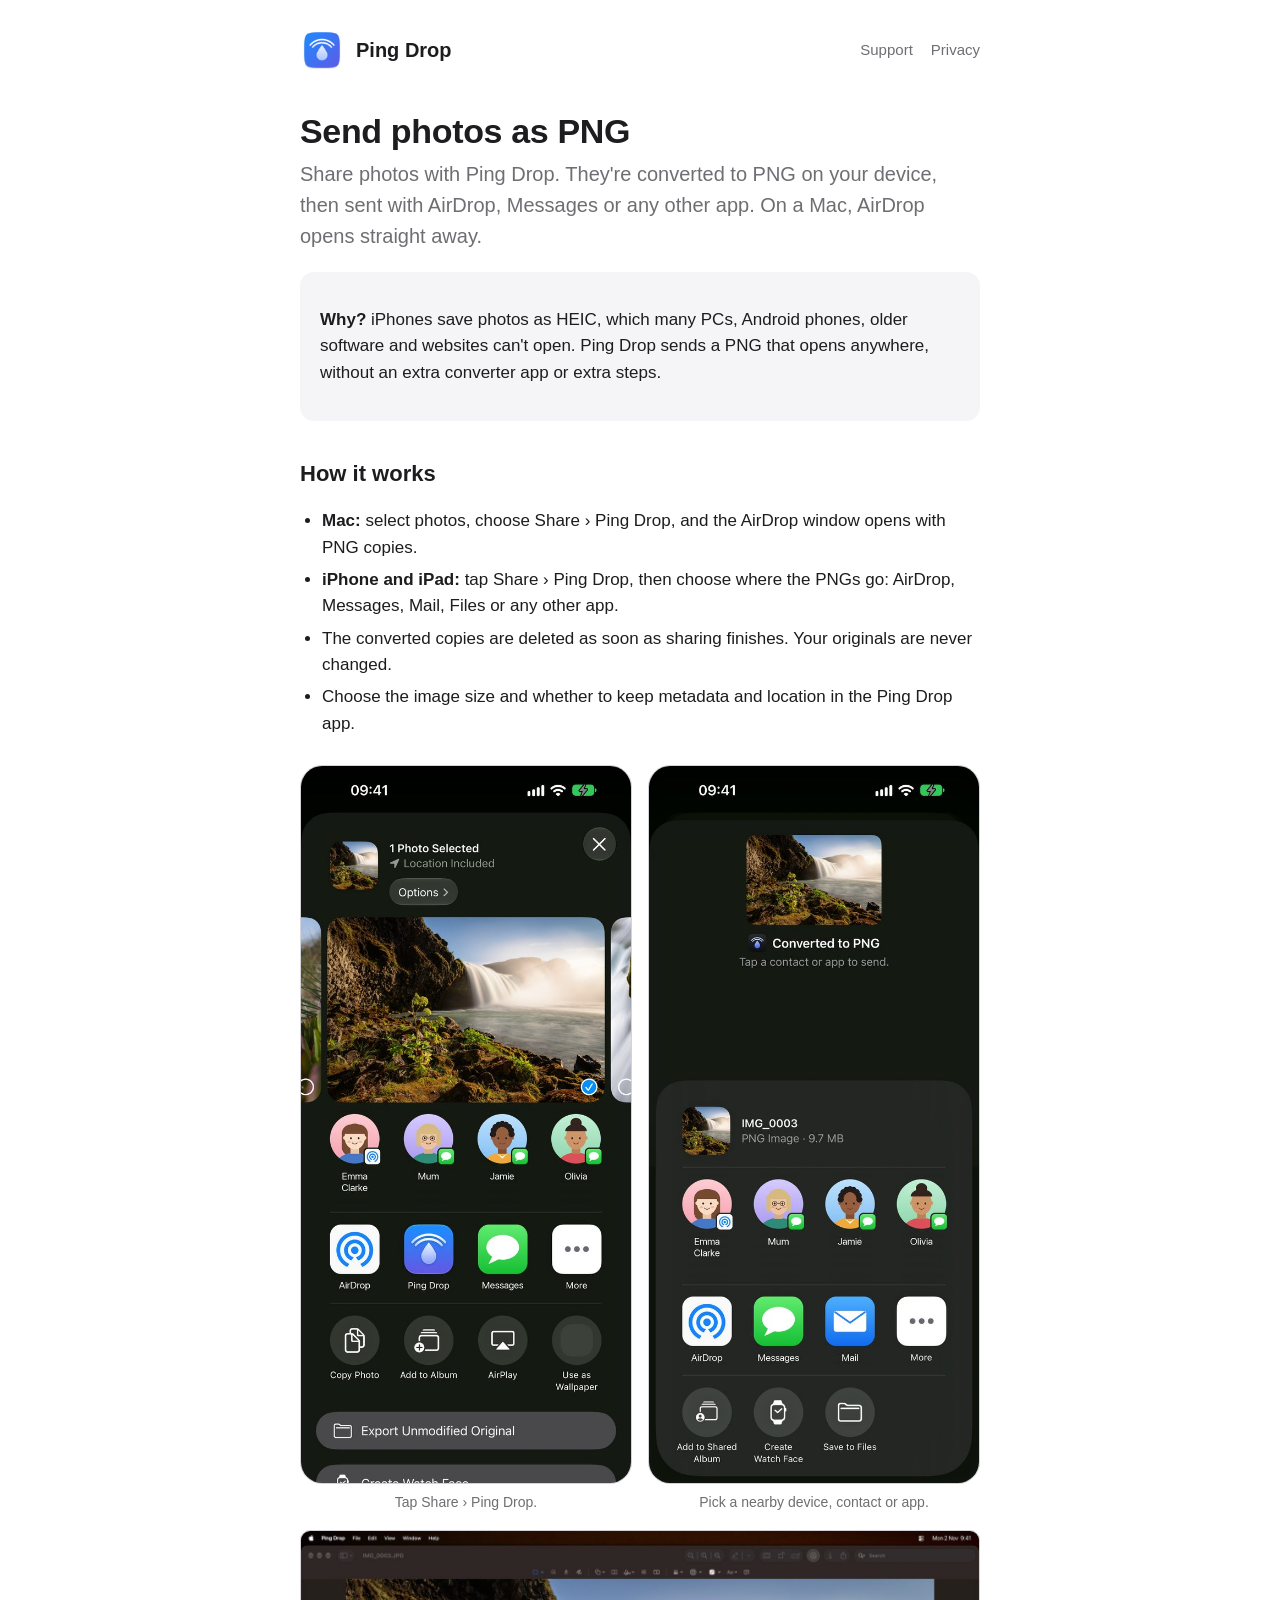
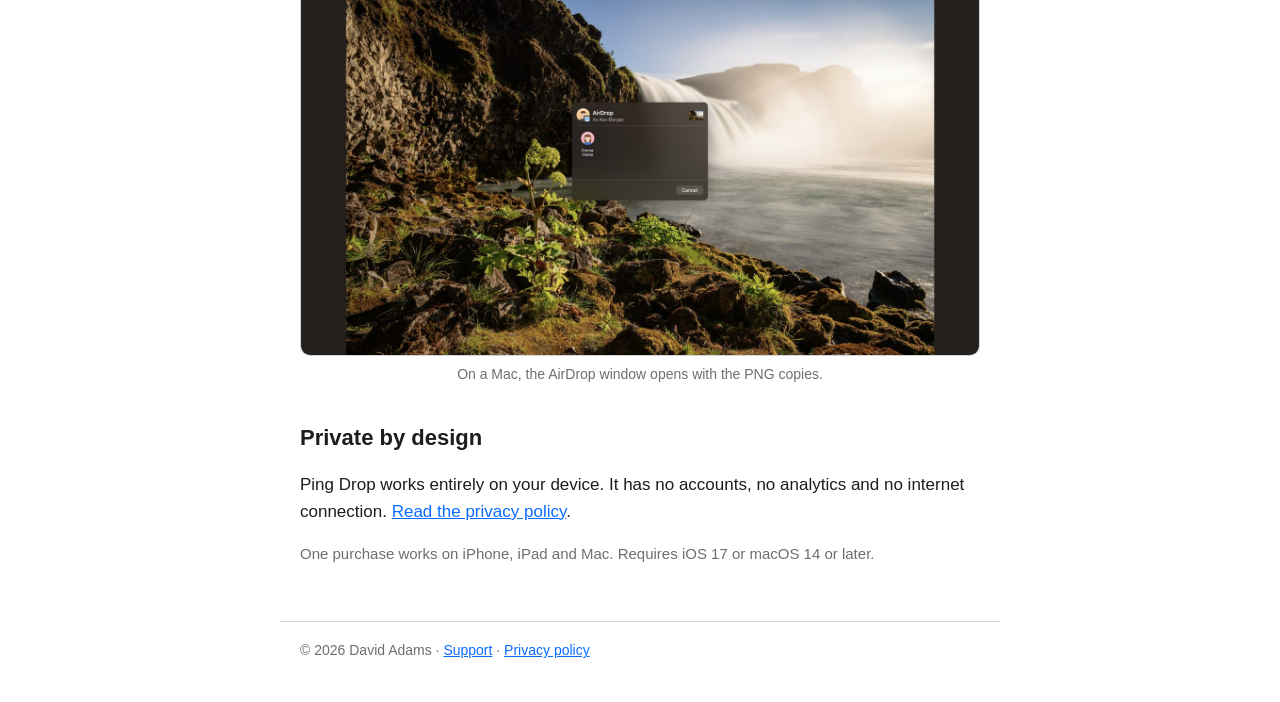
==== index.html @ 1df2fc30 "PD-45: Add screenshots and new support answers - Home page: iPhone share sheet, Ping Drop sheet and " ====
<!doctype html>
<html lang="en-GB">
<head>
  <meta charset="utf-8">
  <meta name="viewport" content="width=device-width, initial-scale=1">
  <title>Ping Drop – Send photos as PNG</title>
  <meta name="description" content="Ping Drop converts photos to PNG and sends them with AirDrop, Messages, Mail or any other app, on iPhone, iPad and Mac.">
  <link rel="icon" href="/icon.png">
  <link rel="stylesheet" href="/style.css">
</head>
<body>
  <header>
    <a href="/"><img src="/icon.png" alt=""><strong>Ping Drop</strong></a>
    <nav>
      <a href="/support/">Support</a>
      <a href="/privacy/">Privacy</a>
    </nav>
  </header>

  <main>
    <h1>Send photos as PNG</h1>
    <p class="lead">Share photos with Ping Drop. They're converted to PNG on your device, then sent with AirDrop, Messages or any other app. On a Mac, AirDrop opens straight away.</p>

    <div class="card">
      <p><strong>Why?</strong> iPhones save photos as HEIC, which many PCs, Android phones, older software and websites can't open. Ping Drop sends a PNG that opens anywhere, without an extra converter app or extra steps.</p>
    </div>

    <h2>How it works</h2>
    <ul>
      <li><strong>Mac:</strong> select photos, choose Share › Ping Drop, and the AirDrop window opens with PNG copies.</li>
      <li><strong>iPhone and iPad:</strong> tap Share › Ping Drop, then choose where the PNGs go: AirDrop, Messages, Mail, Files or any other app.</li>
      <li>The converted copies are deleted as soon as sharing finishes. Your originals are never changed.</li>
      <li>Choose the image size and whether to keep metadata and location in the Ping Drop app.</li>
    </ul>

    <div class="shots">
      <figure>
        <img src="/screenshots/iphone-share-sheet.jpg" width="600" height="1304" loading="lazy" alt="The Photos share sheet on iPhone, with Ping Drop next to AirDrop.">
        <figcaption>Tap Share › Ping Drop.</figcaption>
      </figure>
      <figure>
        <img src="/screenshots/iphone-pingdrop-sheet.jpg" width="600" height="1304" loading="lazy" alt="Ping Drop's sheet on iPhone: the photo converted to PNG, with contacts, AirDrop, Messages and Mail.">
        <figcaption>Pick a nearby device, contact or app.</figcaption>
      </figure>
    </div>
    <figure class="shot-wide">
      <img src="/screenshots/mac-airdrop.jpg" width="1440" height="900" loading="lazy" alt="On a Mac, the AirDrop window opens with the converted PNG.">
      <figcaption>On a Mac, the AirDrop window opens with the PNG copies.</figcaption>
    </figure>

    <h2>Private by design</h2>
    <p>Ping Drop works entirely on your device. It has no accounts, no analytics and no internet connection. <a href="/privacy/">Read the privacy policy</a>.</p>

    <p class="muted">One purchase works on iPhone, iPad and Mac. Requires iOS 17 or macOS 14 or later.</p>
  </main>

  <footer>
    © 2026 David Adams · <a href="/support/">Support</a> · <a href="/privacy/">Privacy policy</a>
  </footer>
</body>
</html>
---- style.css ----
:root {
  --bg: #ffffff;
  --text: #1d1d1f;
  --muted: #6e6e73;
  --accent: #0a6cff;
  --card: #f5f5f7;
  --rule: #d2d2d7;
}

@media (prefers-color-scheme: dark) {
  :root {
    --bg: #000000;
    --text: #f5f5f7;
    --muted: #a1a1a6;
    --accent: #3b91ff;
    --card: #1c1c1e;
    --rule: #3a3a3c;
  }
}

* { box-sizing: border-box; }

body {
  margin: 0;
  background: var(--bg);
  color: var(--text);
  font: 17px/1.55 -apple-system, BlinkMacSystemFont, "SF Pro Text", "Helvetica Neue", Arial, sans-serif;
  -webkit-text-size-adjust: 100%;
}

main, header, footer {
  max-width: 720px;
  margin: 0 auto;
  padding: 0 20px;
}

header {
  display: flex;
  align-items: center;
  gap: 12px;
  padding-top: 28px;
  padding-bottom: 8px;
}

header a { color: inherit; text-decoration: none; display: flex; align-items: center; gap: 12px; }
header img { width: 44px; height: 44px; }
header strong { font-size: 20px; }

nav { margin-left: auto; display: flex; gap: 18px; font-size: 15px; }
nav a { color: var(--muted); text-decoration: none; }
nav a[aria-current="page"], nav a:hover { color: var(--text); }

h1 { font-size: 34px; line-height: 1.15; margin: 32px 0 8px; letter-spacing: -0.01em; }
h2 { font-size: 22px; margin: 36px 0 8px; }
h3 { font-size: 18px; margin: 24px 0 4px; }
p, li { color: var(--text); }
.lead { font-size: 20px; color: var(--muted); margin-top: 0; }
.muted { color: var(--muted); font-size: 15px; }
a { color: var(--accent); }

.card {
  background: var(--card);
  border-radius: 14px;
  padding: 18px 20px;
  margin: 20px 0;
}

ol, ul { padding-left: 22px; }
li { margin: 6px 0; }

footer {
  border-top: 1px solid var(--rule);
  margin-top: 56px;
  padding-top: 18px;
  padding-bottom: 40px;
  color: var(--muted);
  font-size: 14px;
}

.shots {
  display: grid;
  grid-template-columns: 1fr 1fr;
  gap: 16px;
  margin: 28px 0 8px;
}

figure { margin: 0; }
figure img { display: block; width: 100%; height: auto; }
.shots img { border-radius: 22px; border: 1px solid var(--rule); }
.shot-wide { margin: 16px 0 8px; }
.shot-wide img { border-radius: 10px; border: 1px solid var(--rule); }
figcaption { color: var(--muted); font-size: 14px; text-align: center; margin-top: 8px; }

@media (max-width: 480px) {
  h1 { font-size: 28px; }
  nav { gap: 12px; }
}
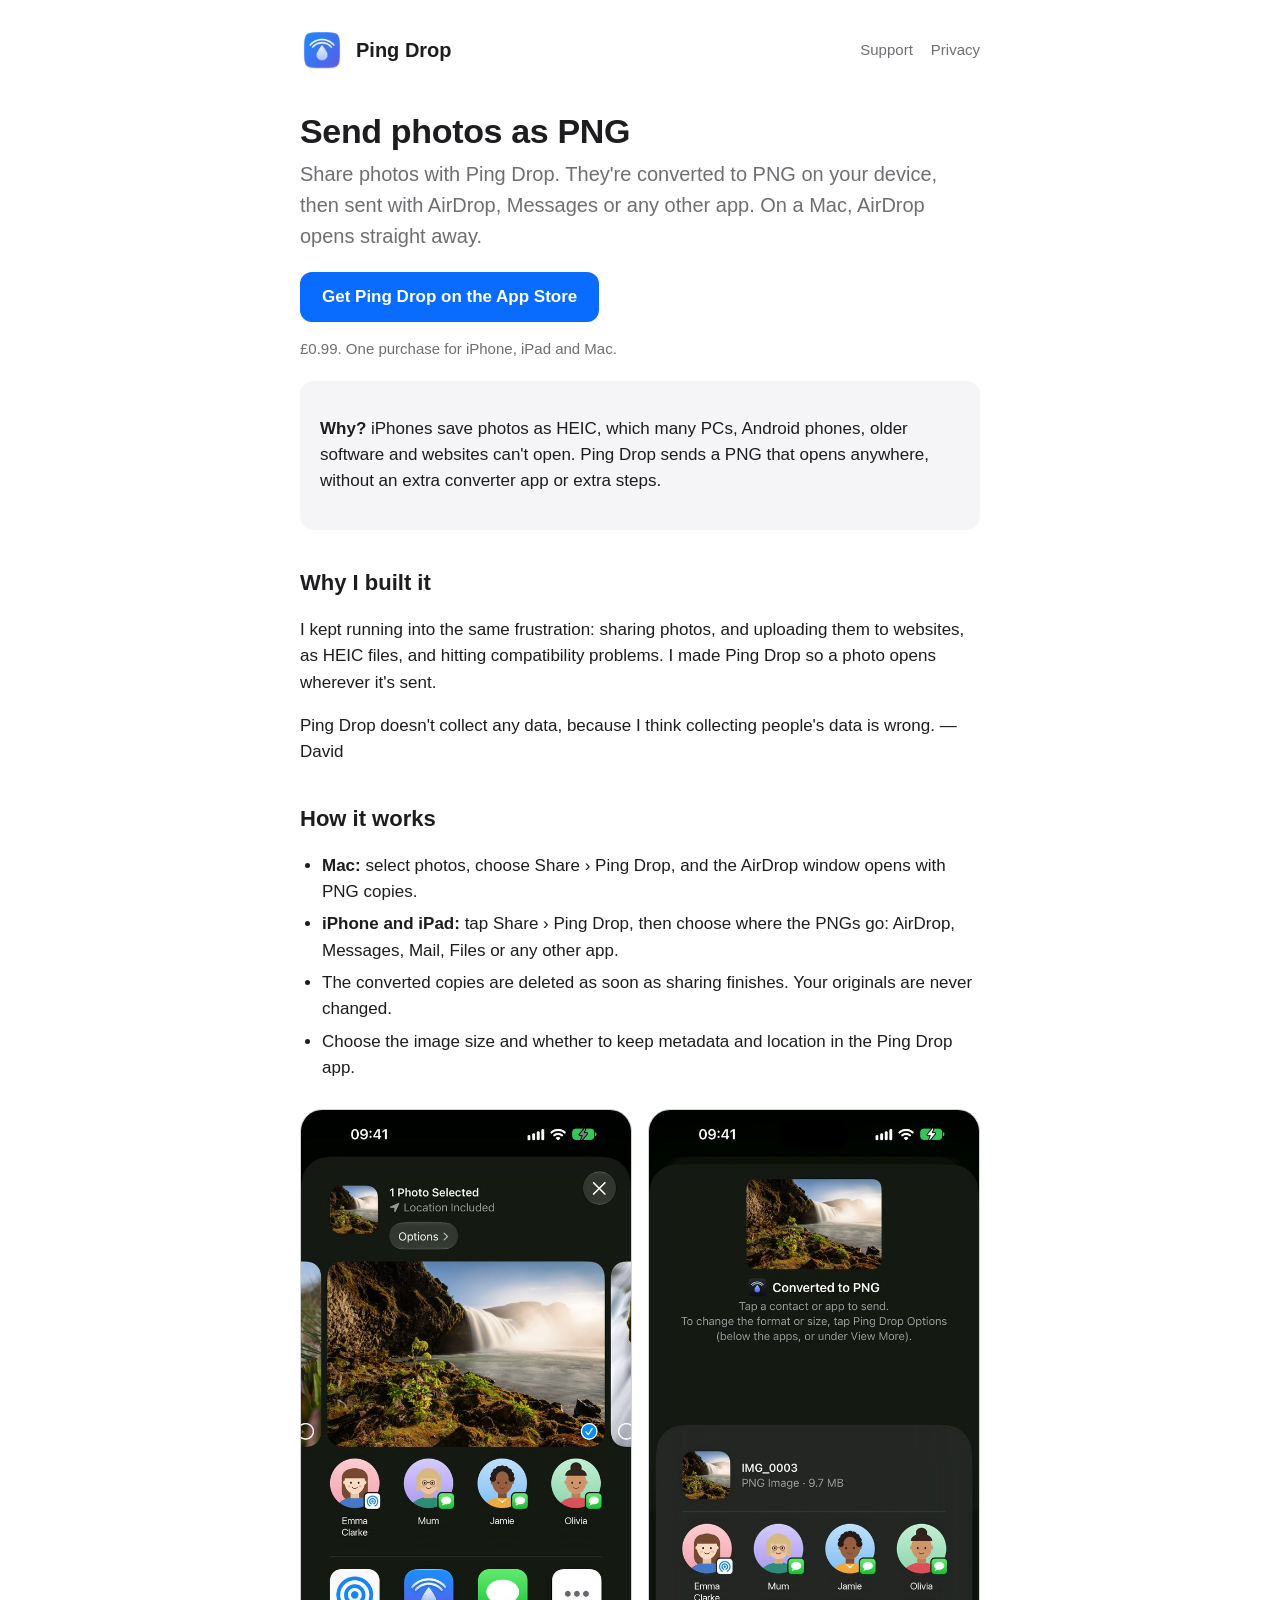
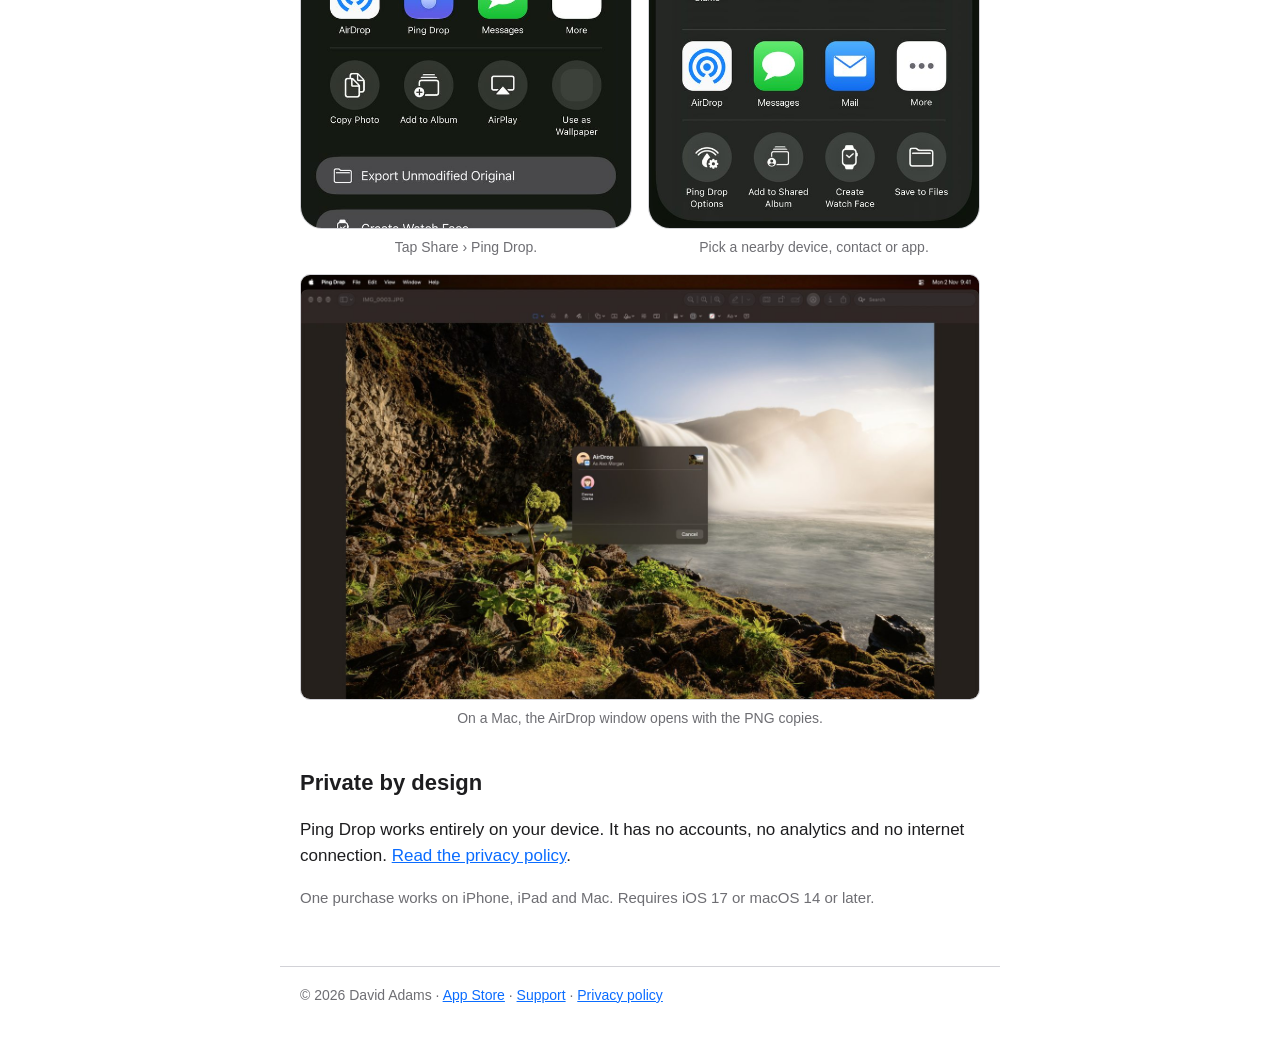
==== commit e41d7648: "PD-48: Add App Store link and "Why I built it" to the home page Co-Authored-By: Claude Sonnet 5.5 <n" ====
--- a/index.html
+++ b/index.html
@@ -21,9 +21,16 @@
     <h1>Send photos as PNG</h1>
     <p class="lead">Share photos with Ping Drop. They're converted to PNG on your device, then sent with AirDrop, Messages or any other app. On a Mac, AirDrop opens straight away.</p>
 
+    <p class="cta"><a class="button" href="https://apps.apple.com/gb/app/ping-drop/id6828077671">Get Ping Drop on the App Store</a></p>
+    <p class="muted">£0.99. One purchase for iPhone, iPad and Mac.</p>
+
     <div class="card">
       <p><strong>Why?</strong> iPhones save photos as HEIC, which many PCs, Android phones, older software and websites can't open. Ping Drop sends a PNG that opens anywhere, without an extra converter app or extra steps.</p>
     </div>
+
+    <h2>Why I built it</h2>
+    <p>I kept running into the same frustration: sharing photos, and uploading them to websites, as HEIC files, and hitting compatibility problems. I made Ping Drop so a photo opens wherever it's sent.</p>
+    <p>Ping Drop doesn't collect any data, because I think collecting people's data is wrong. &mdash; David</p>
 
     <h2>How it works</h2>
     <ul>
@@ -55,7 +62,7 @@
   </main>
 
   <footer>
-    © 2026 David Adams · <a href="/support/">Support</a> · <a href="/privacy/">Privacy policy</a>
+    © 2026 David Adams · <a href="https://apps.apple.com/gb/app/ping-drop/id6828077671">App Store</a> · <a href="/support/">Support</a> · <a href="/privacy/">Privacy policy</a>
   </footer>
 </body>
 </html>
--- a/style.css
+++ b/style.css
@@ -95,3 +95,15 @@
   h1 { font-size: 28px; }
   nav { gap: 12px; }
 }
+
+.cta { margin: 20px 0 4px; }
+.button {
+  display: inline-block;
+  padding: 12px 22px;
+  border-radius: 12px;
+  background: var(--accent);
+  color: #fff;
+  font-weight: 600;
+  text-decoration: none;
+}
+.button:hover { filter: brightness(1.08); }
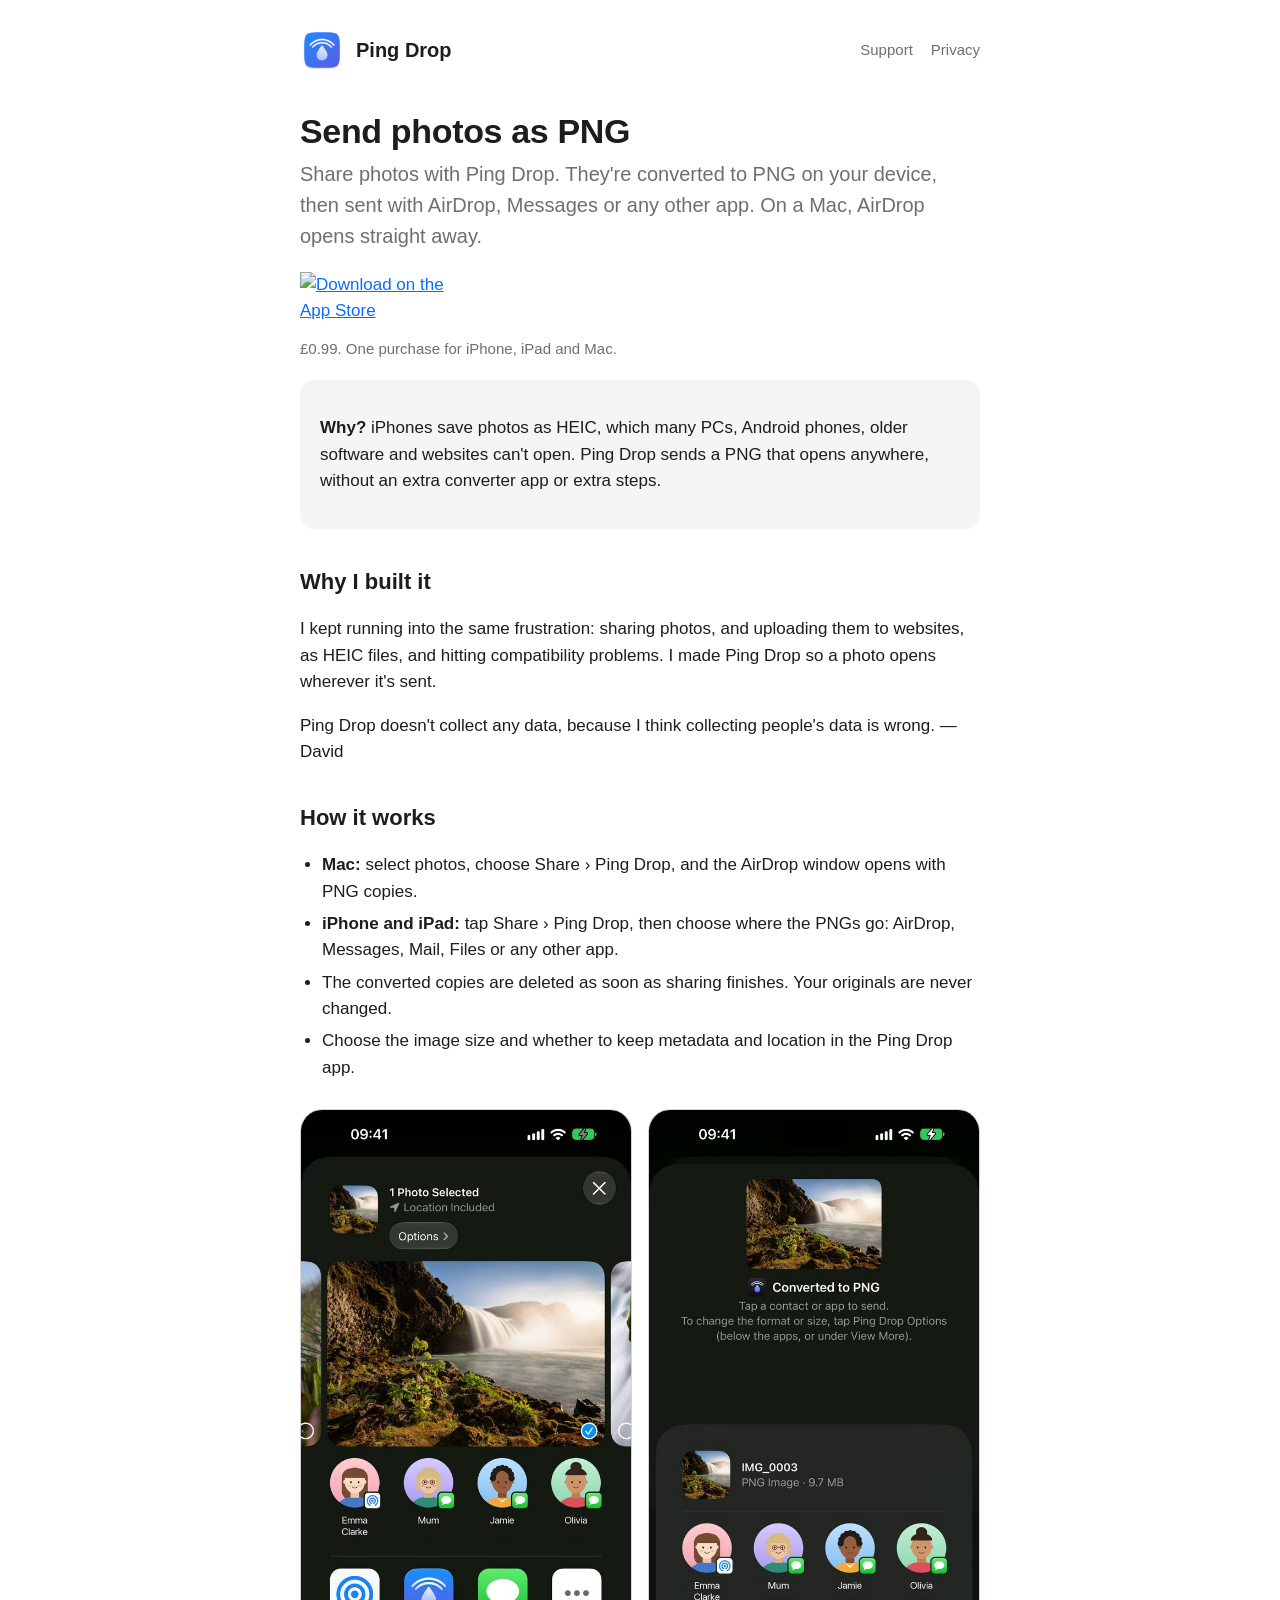
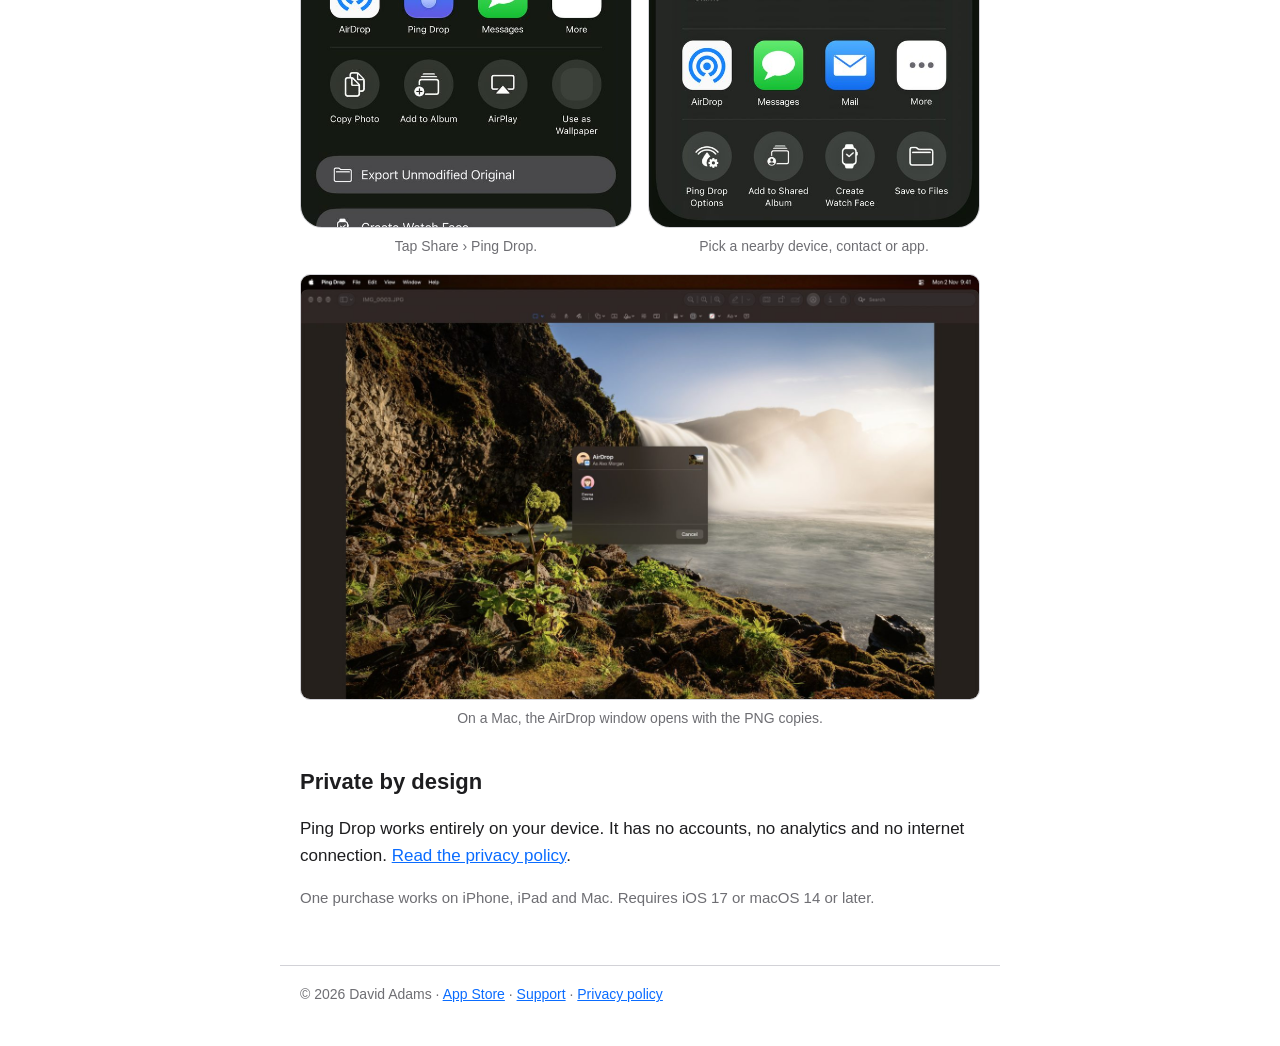
==== commit a1a7b680: "PD-48: Use Apple's official App Store badge on the home page Co-Authored-By: Claude Sonnet 5.5 <nore" ====
--- a/index.html
+++ b/index.html
@@ -21,7 +21,7 @@
     <h1>Send photos as PNG</h1>
     <p class="lead">Share photos with Ping Drop. They're converted to PNG on your device, then sent with AirDrop, Messages or any other app. On a Mac, AirDrop opens straight away.</p>
 
-    <p class="cta"><a class="button" href="https://apps.apple.com/gb/app/ping-drop/id6828077671">Get Ping Drop on the App Store</a></p>
+    <p class="cta"><a href="https://apps.apple.com/gb/app/ping-drop/id6828077671"><img class="badge" src="/app-store-badge.svg" width="150" height="50" alt="Download on the App Store"></a></p>
     <p class="muted">£0.99. One purchase for iPhone, iPad and Mac.</p>
 
     <div class="card">
--- a/style.css
+++ b/style.css
@@ -97,13 +97,4 @@
 }
 
 .cta { margin: 20px 0 4px; }
-.button {
-  display: inline-block;
-  padding: 12px 22px;
-  border-radius: 12px;
-  background: var(--accent);
-  color: #fff;
-  font-weight: 600;
-  text-decoration: none;
-}
-.button:hover { filter: brightness(1.08); }
+.badge { display: block; height: 50px; width: auto; }
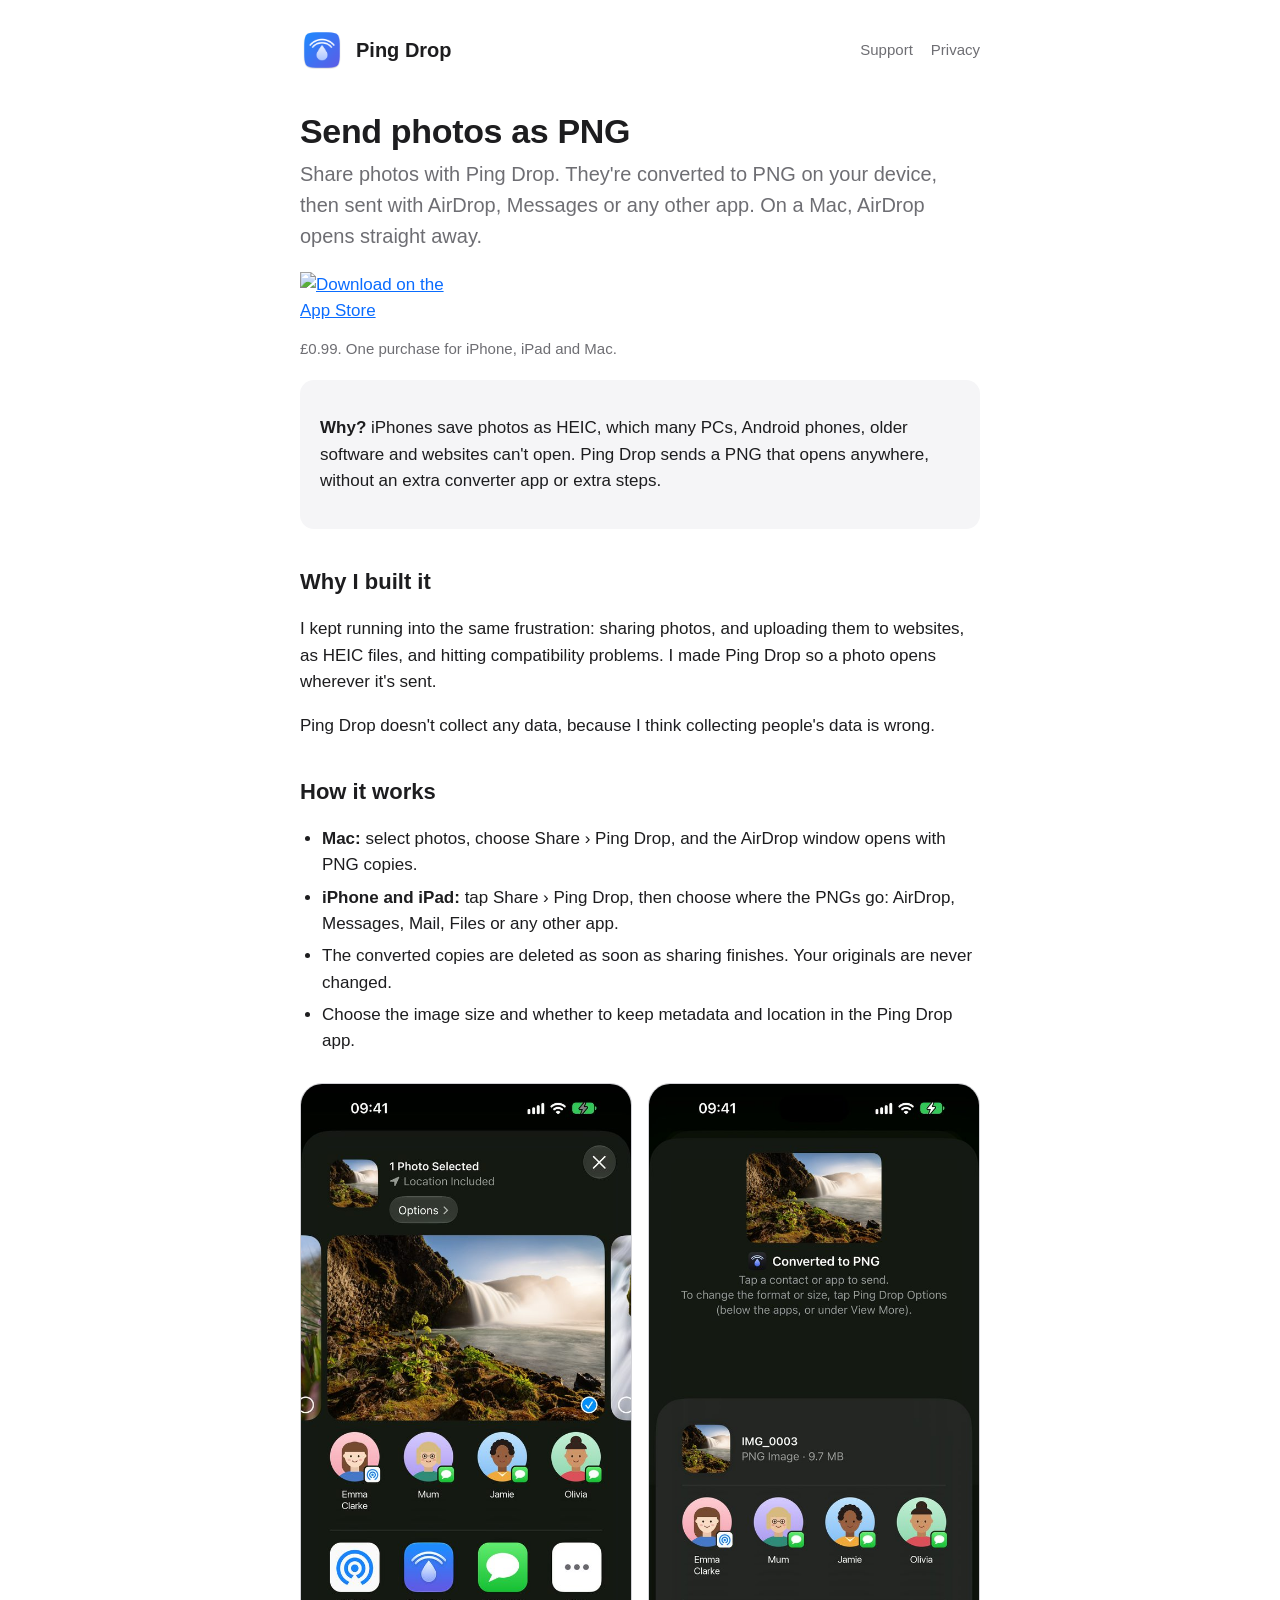
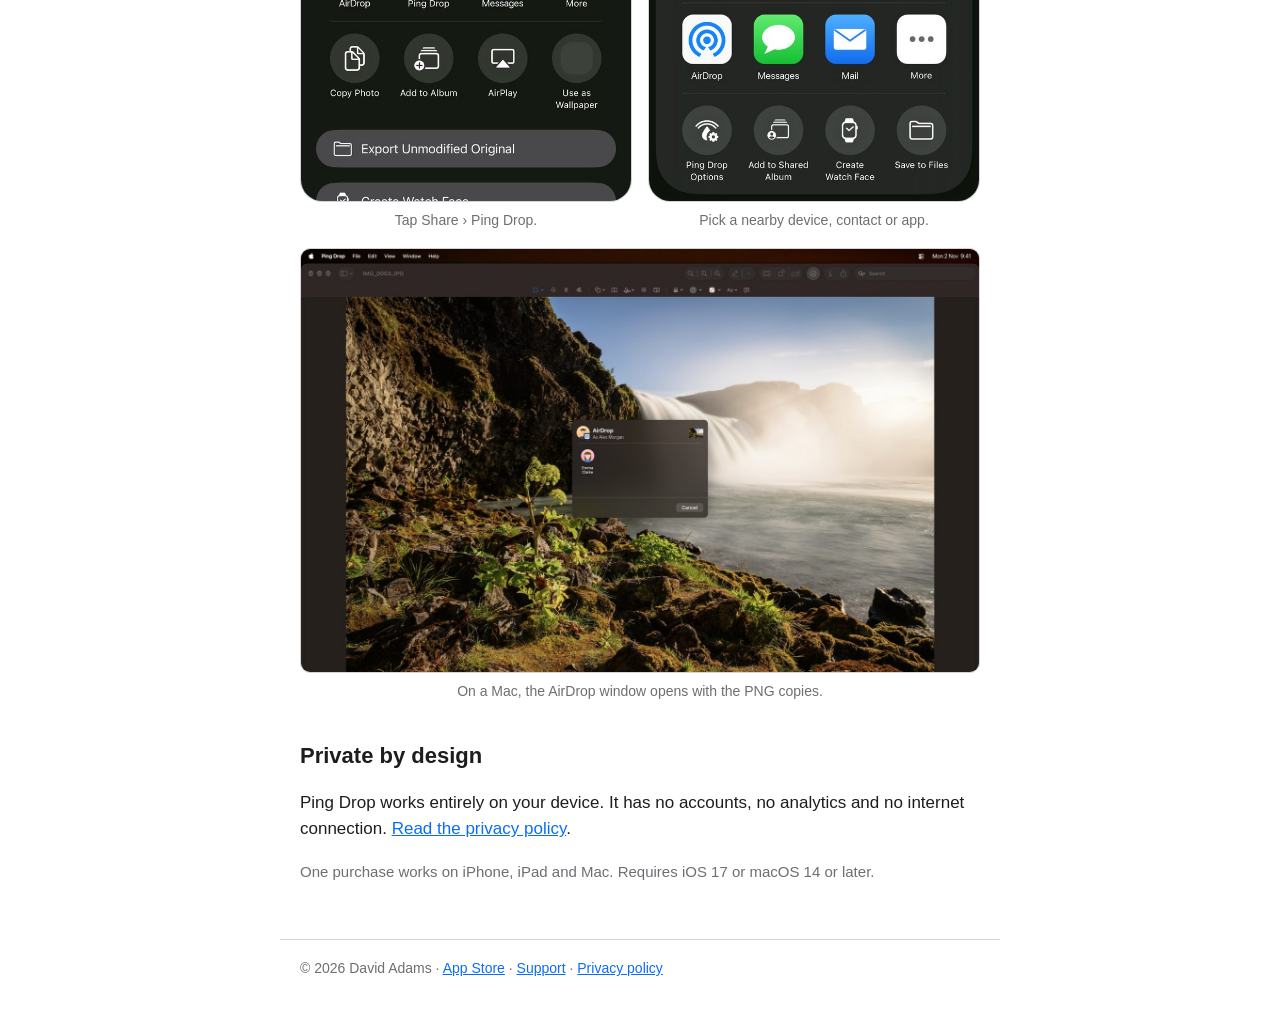
==== commit c35ce0cd: "PD-48: Remove the signature from the Why I built it section Co-Authored-By: Claude Sonnet 5.5 <norep" ====
--- a/index.html
+++ b/index.html
@@ -30,7 +30,7 @@
 
     <h2>Why I built it</h2>
     <p>I kept running into the same frustration: sharing photos, and uploading them to websites, as HEIC files, and hitting compatibility problems. I made Ping Drop so a photo opens wherever it's sent.</p>
-    <p>Ping Drop doesn't collect any data, because I think collecting people's data is wrong. &mdash; David</p>
+    <p>Ping Drop doesn't collect any data, because I think collecting people's data is wrong.</p>
 
     <h2>How it works</h2>
     <ul>
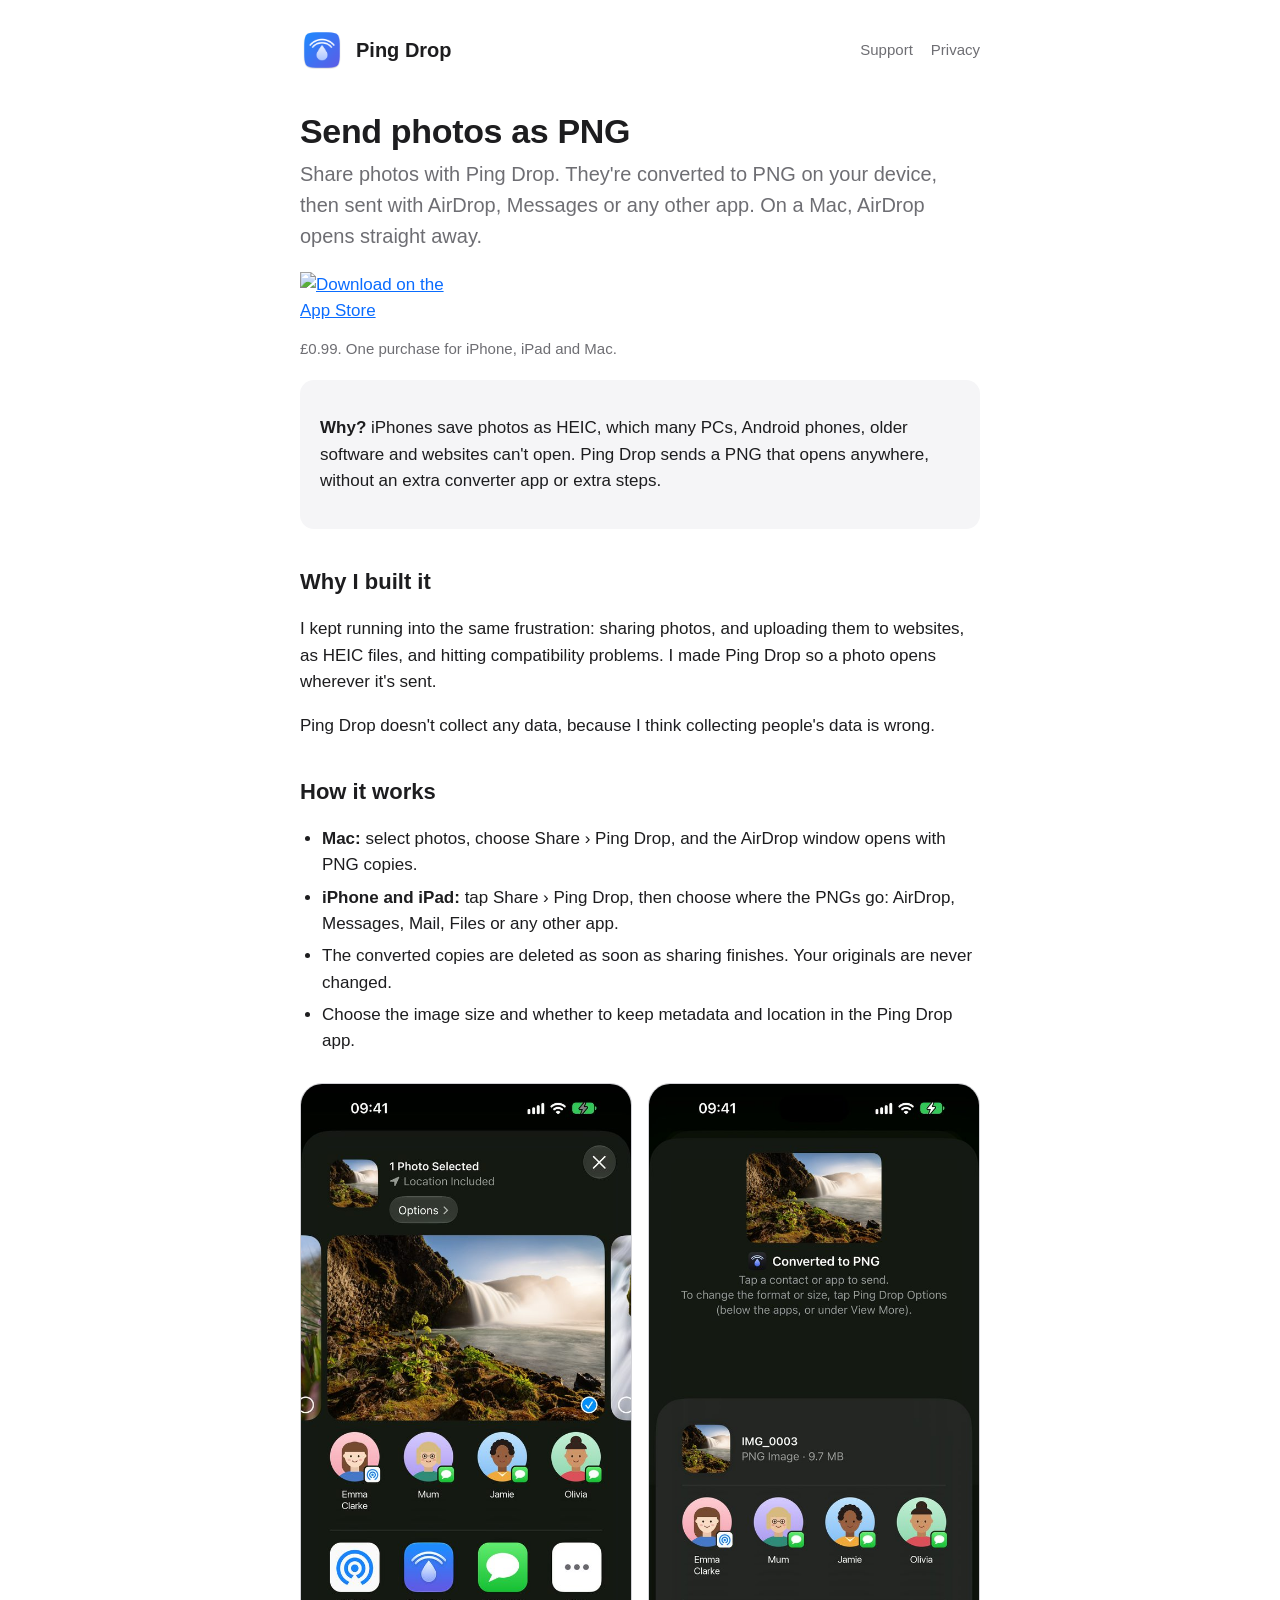
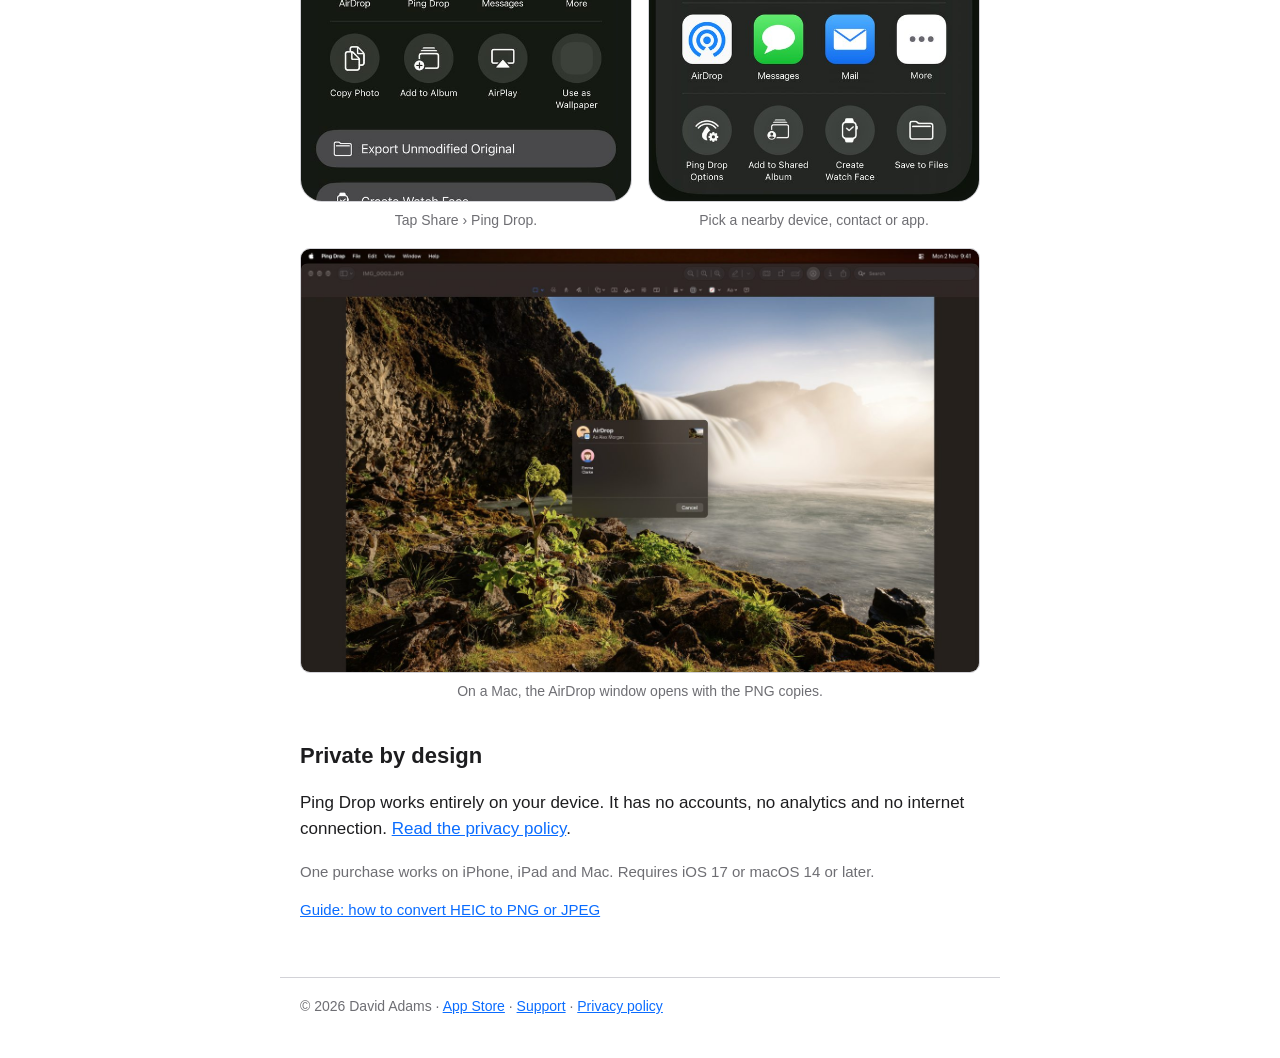
==== commit 422df61c: "PD-48: Add HEIC to PNG/JPEG guide page and link it from the home page Co-Authored-By: Claude Sonnet " ====
--- a/index.html
+++ b/index.html
@@ -59,6 +59,7 @@
     <p>Ping Drop works entirely on your device. It has no accounts, no analytics and no internet connection. <a href="/privacy/">Read the privacy policy</a>.</p>
 
     <p class="muted">One purchase works on iPhone, iPad and Mac. Requires iOS 17 or macOS 14 or later.</p>
+    <p class="muted"><a href="/heic-to-png/">Guide: how to convert HEIC to PNG or JPEG</a></p>
   </main>
 
   <footer>
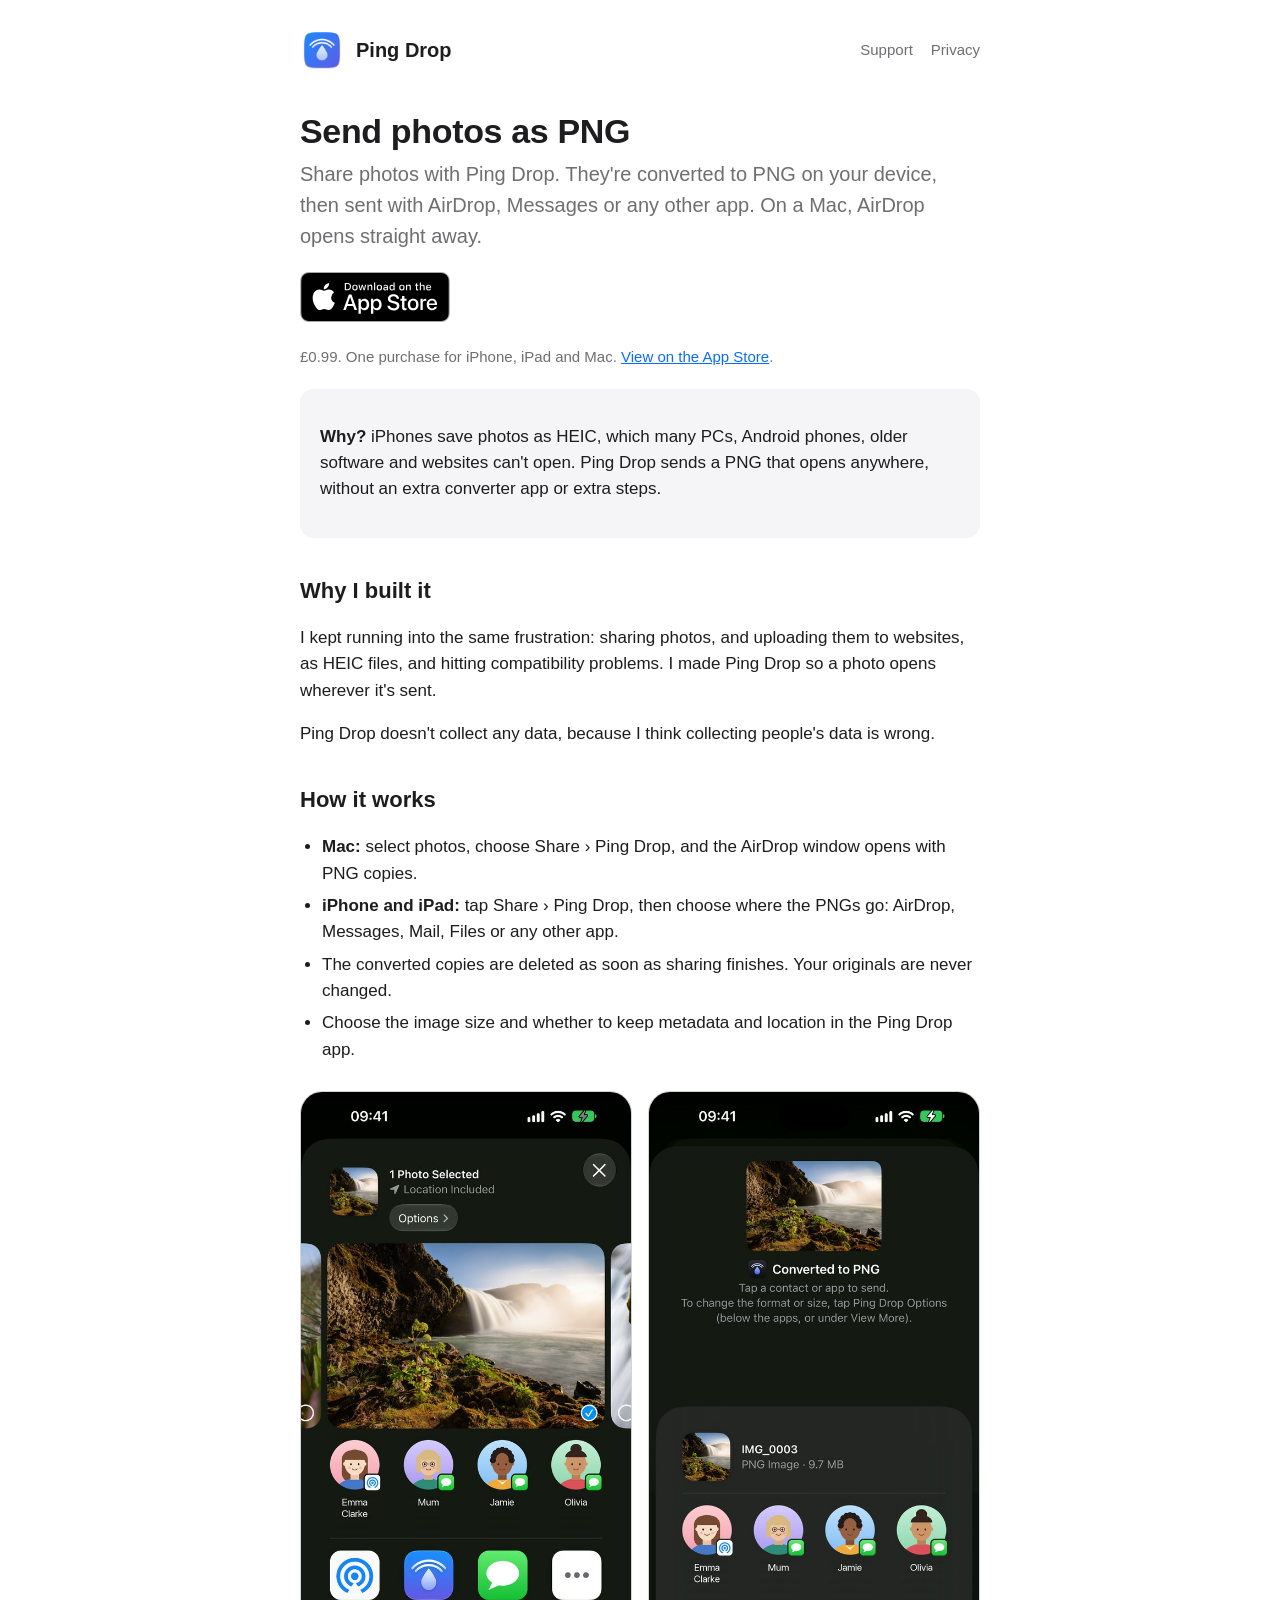
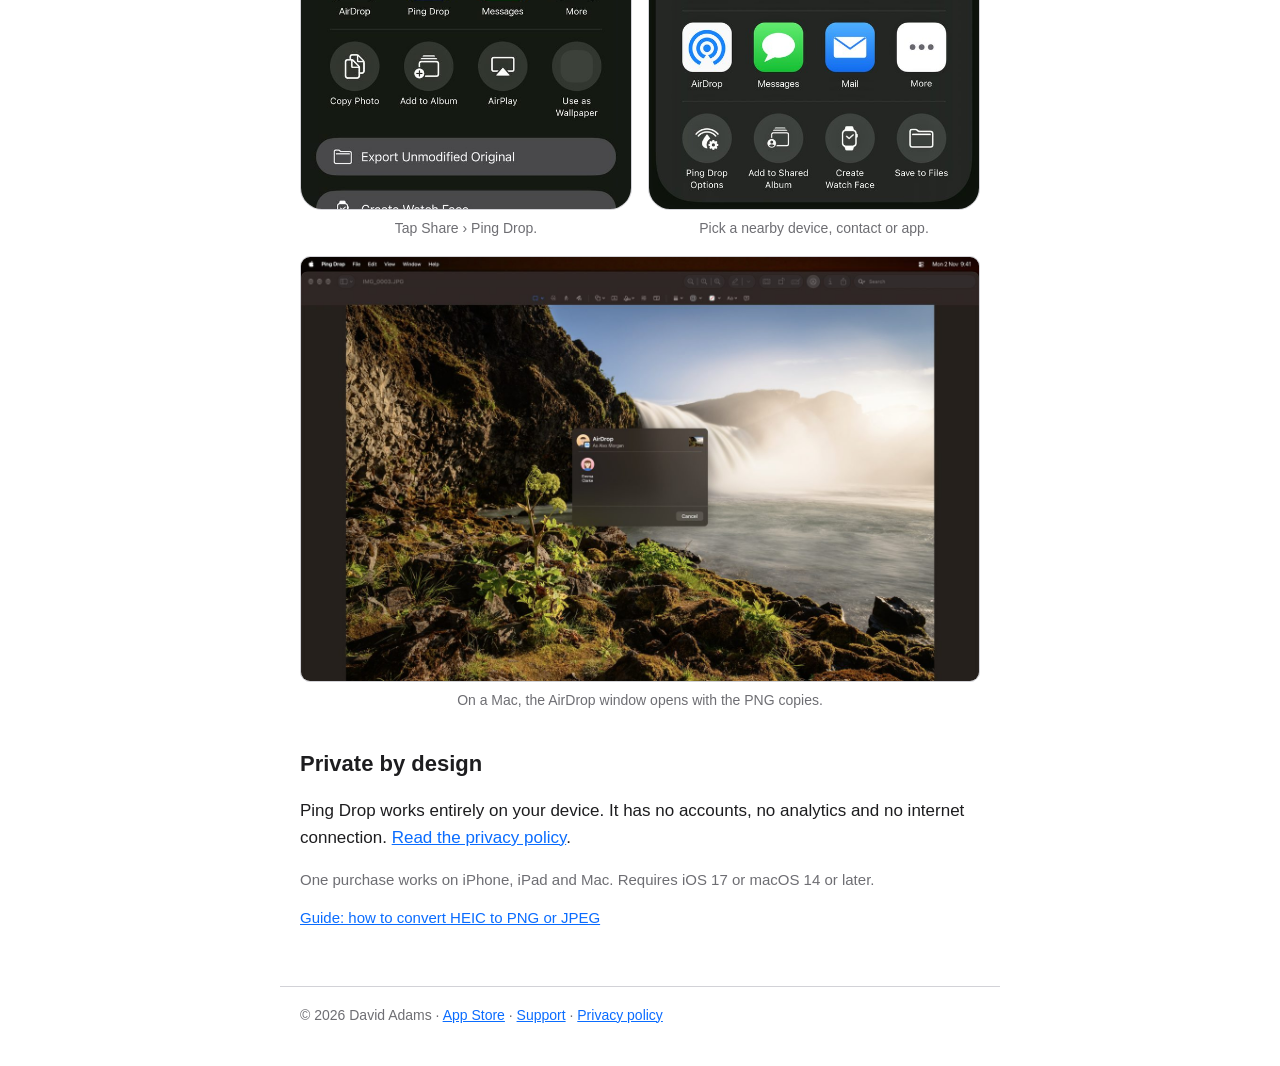
==== commit 82cc4ef3: "Inline the App Store badge and add a text link, so blockers don't hide it Co-Authored-By: Claude Son" ====
--- a/index.html
+++ b/index.html
@@ -21,8 +21,52 @@
     <h1>Send photos as PNG</h1>
     <p class="lead">Share photos with Ping Drop. They're converted to PNG on your device, then sent with AirDrop, Messages or any other app. On a Mac, AirDrop opens straight away.</p>
 
-    <p class="cta"><a href="https://apps.apple.com/gb/app/ping-drop/id6828077671"><img class="badge" src="/app-store-badge.svg" width="150" height="50" alt="Download on the App Store"></a></p>
-    <p class="muted">£0.99. One purchase for iPhone, iPad and Mac.</p>
+    <p class="cta"><a href="https://apps.apple.com/gb/app/ping-drop/id6828077671" aria-label="Download Ping Drop on the App Store"><svg xmlns="http://www.w3.org/2000/svg" width="150" height="50" aria-hidden="true" focusable="false" viewBox="0 0 119.66407 40">
+  <g>
+    <g>
+      <g>
+        <path d="M110.13477,0H9.53468c-.3667,0-.729,0-1.09473.002-.30615.002-.60986.00781-.91895.0127A13.21476,13.21476,0,0,0,5.5171.19141a6.66509,6.66509,0,0,0-1.90088.627A6.43779,6.43779,0,0,0,1.99757,1.99707,6.25844,6.25844,0,0,0,.81935,3.61816a6.60119,6.60119,0,0,0-.625,1.90332,12.993,12.993,0,0,0-.1792,2.002C.00587,7.83008.00489,8.1377,0,8.44434V31.5586c.00489.3105.00587.6113.01515.9219a12.99232,12.99232,0,0,0,.1792,2.0019,6.58756,6.58756,0,0,0,.625,1.9043A6.20778,6.20778,0,0,0,1.99757,38.001a6.27445,6.27445,0,0,0,1.61865,1.1787,6.70082,6.70082,0,0,0,1.90088.6308,13.45514,13.45514,0,0,0,2.0039.1768c.30909.0068.6128.0107.91895.0107C8.80567,40,9.168,40,9.53468,40H110.13477c.3594,0,.7246,0,1.084-.002.3047,0,.6172-.0039.9219-.0107a13.279,13.279,0,0,0,2-.1768,6.80432,6.80432,0,0,0,1.9082-.6308,6.27742,6.27742,0,0,0,1.6172-1.1787,6.39482,6.39482,0,0,0,1.1816-1.6143,6.60413,6.60413,0,0,0,.6191-1.9043,13.50643,13.50643,0,0,0,.1856-2.0019c.0039-.3106.0039-.6114.0039-.9219.0078-.3633.0078-.7246.0078-1.0938V9.53613c0-.36621,0-.72949-.0078-1.09179,0-.30664,0-.61426-.0039-.9209a13.5071,13.5071,0,0,0-.1856-2.002,6.6177,6.6177,0,0,0-.6191-1.90332,6.46619,6.46619,0,0,0-2.7988-2.7998,6.76754,6.76754,0,0,0-1.9082-.627,13.04394,13.04394,0,0,0-2-.17676c-.3047-.00488-.6172-.01074-.9219-.01269-.3594-.002-.7246-.002-1.084-.002Z" style="fill: #a6a6a6"/>
+        <path d="M8.44483,39.125c-.30468,0-.602-.0039-.90429-.0107a12.68714,12.68714,0,0,1-1.86914-.1631,5.88381,5.88381,0,0,1-1.65674-.5479,5.40573,5.40573,0,0,1-1.397-1.0166,5.32082,5.32082,0,0,1-1.02051-1.3965,5.72186,5.72186,0,0,1-.543-1.6572,12.41351,12.41351,0,0,1-.1665-1.875c-.00634-.2109-.01464-.9131-.01464-.9131V8.44434S.88185,7.75293.8877,7.5498a12.37039,12.37039,0,0,1,.16553-1.87207,5.7555,5.7555,0,0,1,.54346-1.6621A5.37349,5.37349,0,0,1,2.61183,2.61768,5.56543,5.56543,0,0,1,4.01417,1.59521a5.82309,5.82309,0,0,1,1.65332-.54394A12.58589,12.58589,0,0,1,7.543.88721L8.44532.875H111.21387l.9131.0127a12.38493,12.38493,0,0,1,1.8584.16259,5.93833,5.93833,0,0,1,1.6709.54785,5.59374,5.59374,0,0,1,2.415,2.41993,5.76267,5.76267,0,0,1,.5352,1.64892,12.995,12.995,0,0,1,.1738,1.88721c.0029.2832.0029.5874.0029.89014.0079.375.0079.73193.0079,1.09179V30.4648c0,.3633,0,.7178-.0079,1.0752,0,.3252,0,.6231-.0039.9297a12.73126,12.73126,0,0,1-.1709,1.8535,5.739,5.739,0,0,1-.54,1.67,5.48029,5.48029,0,0,1-1.0156,1.3857,5.4129,5.4129,0,0,1-1.3994,1.0225,5.86168,5.86168,0,0,1-1.668.5498,12.54218,12.54218,0,0,1-1.8692.1631c-.2929.0068-.5996.0107-.8974.0107l-1.084.002Z"/>
+      </g>
+      <g id="_Group_" data-name="&lt;Group&gt;">
+        <g id="_Group_2" data-name="&lt;Group&gt;">
+          <g id="_Group_3" data-name="&lt;Group&gt;">
+            <path id="_Path_" data-name="&lt;Path&gt;" d="M24.76888,20.30068a4.94881,4.94881,0,0,1,2.35656-4.15206,5.06566,5.06566,0,0,0-3.99116-2.15768c-1.67924-.17626-3.30719,1.00483-4.1629,1.00483-.87227,0-2.18977-.98733-3.6085-.95814a5.31529,5.31529,0,0,0-4.47292,2.72787c-1.934,3.34842-.49141,8.26947,1.3612,10.97608.9269,1.32535,2.01018,2.8058,3.42763,2.7533,1.38706-.05753,1.9051-.88448,3.5794-.88448,1.65876,0,2.14479.88448,3.591.8511,1.48838-.02416,2.42613-1.33124,3.32051-2.66914a10.962,10.962,0,0,0,1.51842-3.09251A4.78205,4.78205,0,0,1,24.76888,20.30068Z" style="fill: #fff"/>
+            <path id="_Path_2" data-name="&lt;Path&gt;" d="M22.03725,12.21089a4.87248,4.87248,0,0,0,1.11452-3.49062,4.95746,4.95746,0,0,0-3.20758,1.65961,4.63634,4.63634,0,0,0-1.14371,3.36139A4.09905,4.09905,0,0,0,22.03725,12.21089Z" style="fill: #fff"/>
+          </g>
+        </g>
+        <g>
+          <path d="M42.30227,27.13965h-4.7334l-1.13672,3.35645H34.42727l4.4834-12.418h2.083l4.4834,12.418H43.438ZM38.0591,25.59082h3.752l-1.84961-5.44727h-.05176Z" style="fill: #fff"/>
+          <path d="M55.15969,25.96973c0,2.81348-1.50586,4.62109-3.77832,4.62109a3.0693,3.0693,0,0,1-2.84863-1.584h-.043v4.48438h-1.8584V21.44238H48.4302v1.50586h.03418a3.21162,3.21162,0,0,1,2.88281-1.60059C53.645,21.34766,55.15969,23.16406,55.15969,25.96973Zm-1.91016,0c0-1.833-.94727-3.03809-2.39258-3.03809-1.41992,0-2.375,1.23047-2.375,3.03809,0,1.82422.95508,3.0459,2.375,3.0459C52.30227,29.01563,53.24953,27.81934,53.24953,25.96973Z" style="fill: #fff"/>
+          <path d="M65.12453,25.96973c0,2.81348-1.50586,4.62109-3.77832,4.62109a3.0693,3.0693,0,0,1-2.84863-1.584h-.043v4.48438h-1.8584V21.44238H58.395v1.50586h.03418A3.21162,3.21162,0,0,1,61.312,21.34766C63.60988,21.34766,65.12453,23.16406,65.12453,25.96973Zm-1.91016,0c0-1.833-.94727-3.03809-2.39258-3.03809-1.41992,0-2.375,1.23047-2.375,3.03809,0,1.82422.95508,3.0459,2.375,3.0459C62.26711,29.01563,63.21438,27.81934,63.21438,25.96973Z" style="fill: #fff"/>
+          <path d="M71.71047,27.03613c.1377,1.23145,1.334,2.04,2.96875,2.04,1.56641,0,2.69336-.80859,2.69336-1.91895,0-.96387-.67969-1.541-2.28906-1.93652l-1.60937-.3877c-2.28027-.55078-3.33887-1.61719-3.33887-3.34766,0-2.14258,1.86719-3.61426,4.51855-3.61426,2.624,0,4.42285,1.47168,4.4834,3.61426h-1.876c-.1123-1.23926-1.13672-1.9873-2.63379-1.9873s-2.52148.75684-2.52148,1.8584c0,.87793.6543,1.39453,2.25488,1.79l1.36816.33594c2.54785.60254,3.60645,1.626,3.60645,3.44238,0,2.32324-1.85059,3.77832-4.79395,3.77832-2.75391,0-4.61328-1.4209-4.7334-3.667Z" style="fill: #fff"/>
+          <path d="M83.34621,19.2998v2.14258h1.72168v1.47168H83.34621v4.99121c0,.77539.34473,1.13672,1.10156,1.13672a5.80752,5.80752,0,0,0,.61133-.043v1.46289a5.10351,5.10351,0,0,1-1.03223.08594c-1.833,0-2.54785-.68848-2.54785-2.44434V22.91406H80.16262V21.44238H81.479V19.2998Z" style="fill: #fff"/>
+          <path d="M86.065,25.96973c0-2.84863,1.67773-4.63867,4.29395-4.63867,2.625,0,4.29492,1.79,4.29492,4.63867,0,2.85645-1.66113,4.63867-4.29492,4.63867C87.72609,30.6084,86.065,28.82617,86.065,25.96973Zm6.69531,0c0-1.9541-.89551-3.10742-2.40137-3.10742s-2.40039,1.16211-2.40039,3.10742c0,1.96191.89453,3.10645,2.40039,3.10645S92.76027,27.93164,92.76027,25.96973Z" style="fill: #fff"/>
+          <path d="M96.18606,21.44238h1.77246v1.541h.043a2.1594,2.1594,0,0,1,2.17773-1.63574,2.86616,2.86616,0,0,1,.63672.06934v1.73828a2.59794,2.59794,0,0,0-.835-.1123,1.87264,1.87264,0,0,0-1.93652,2.083v5.37012h-1.8584Z" style="fill: #fff"/>
+          <path d="M109.3843,27.83691c-.25,1.64355-1.85059,2.77148-3.89844,2.77148-2.63379,0-4.26855-1.76465-4.26855-4.5957,0-2.83984,1.64355-4.68164,4.19043-4.68164,2.50488,0,4.08008,1.7207,4.08008,4.46582v.63672h-6.39453v.1123a2.358,2.358,0,0,0,2.43555,2.56445,2.04834,2.04834,0,0,0,2.09082-1.27344Zm-6.28223-2.70215h4.52637a2.1773,2.1773,0,0,0-2.2207-2.29785A2.292,2.292,0,0,0,103.10207,25.13477Z" style="fill: #fff"/>
+        </g>
+      </g>
+    </g>
+    <g id="_Group_4" data-name="&lt;Group&gt;">
+      <g>
+        <path d="M37.82619,8.731a2.63964,2.63964,0,0,1,2.80762,2.96484c0,1.90625-1.03027,3.002-2.80762,3.002H35.67092V8.731Zm-1.22852,5.123h1.125a1.87588,1.87588,0,0,0,1.96777-2.146,1.881,1.881,0,0,0-1.96777-2.13379h-1.125Z" style="fill: #fff"/>
+        <path d="M41.68068,12.44434a2.13323,2.13323,0,1,1,4.24707,0,2.13358,2.13358,0,1,1-4.24707,0Zm3.333,0c0-.97607-.43848-1.54687-1.208-1.54687-.77246,0-1.207.5708-1.207,1.54688,0,.98389.43457,1.55029,1.207,1.55029C44.57522,13.99463,45.01369,13.42432,45.01369,12.44434Z" style="fill: #fff"/>
+        <path d="M51.57326,14.69775h-.92187l-.93066-3.31641h-.07031l-.92676,3.31641h-.91309l-1.24121-4.50293h.90137l.80664,3.436h.06641l.92578-3.436h.85254l.92578,3.436h.07031l.80273-3.436h.88867Z" style="fill: #fff"/>
+        <path d="M53.85354,10.19482H54.709v.71533h.06641a1.348,1.348,0,0,1,1.34375-.80225,1.46456,1.46456,0,0,1,1.55859,1.6748v2.915h-.88867V12.00586c0-.72363-.31445-1.0835-.97168-1.0835a1.03294,1.03294,0,0,0-1.0752,1.14111v2.63428h-.88867Z" style="fill: #fff"/>
+        <path d="M59.09377,8.437h.88867v6.26074h-.88867Z" style="fill: #fff"/>
+        <path d="M61.21779,12.44434a2.13346,2.13346,0,1,1,4.24756,0,2.1338,2.1338,0,1,1-4.24756,0Zm3.333,0c0-.97607-.43848-1.54687-1.208-1.54687-.77246,0-1.207.5708-1.207,1.54688,0,.98389.43457,1.55029,1.207,1.55029C64.11232,13.99463,64.5508,13.42432,64.5508,12.44434Z" style="fill: #fff"/>
+        <path d="M66.4009,13.42432c0-.81055.60352-1.27783,1.6748-1.34424l1.21973-.07031v-.38867c0-.47559-.31445-.74414-.92187-.74414-.49609,0-.83984.18213-.93848.50049h-.86035c.09082-.77344.81836-1.26953,1.83984-1.26953,1.12891,0,1.76563.562,1.76563,1.51318v3.07666h-.85547v-.63281h-.07031a1.515,1.515,0,0,1-1.35254.707A1.36026,1.36026,0,0,1,66.4009,13.42432Zm2.89453-.38477v-.37646l-1.09961.07031c-.62012.0415-.90137.25244-.90137.64941,0,.40527.35156.64111.835.64111A1.0615,1.0615,0,0,0,69.29543,13.03955Z" style="fill: #fff"/>
+        <path d="M71.34816,12.44434c0-1.42285.73145-2.32422,1.86914-2.32422a1.484,1.484,0,0,1,1.38086.79h.06641V8.437h.88867v6.26074h-.85156v-.71143h-.07031a1.56284,1.56284,0,0,1-1.41406.78564C72.0718,14.772,71.34816,13.87061,71.34816,12.44434Zm.918,0c0,.95508.4502,1.52979,1.20313,1.52979.749,0,1.21191-.583,1.21191-1.52588,0-.93848-.46777-1.52979-1.21191-1.52979C72.72121,10.91846,72.26613,11.49707,72.26613,12.44434Z" style="fill: #fff"/>
+        <path d="M79.23,12.44434a2.13323,2.13323,0,1,1,4.24707,0,2.13358,2.13358,0,1,1-4.24707,0Zm3.333,0c0-.97607-.43848-1.54687-1.208-1.54687-.77246,0-1.207.5708-1.207,1.54688,0,.98389.43457,1.55029,1.207,1.55029C82.12453,13.99463,82.563,13.42432,82.563,12.44434Z" style="fill: #fff"/>
+        <path d="M84.66945,10.19482h.85547v.71533h.06641a1.348,1.348,0,0,1,1.34375-.80225,1.46456,1.46456,0,0,1,1.55859,1.6748v2.915H87.605V12.00586c0-.72363-.31445-1.0835-.97168-1.0835a1.03294,1.03294,0,0,0-1.0752,1.14111v2.63428h-.88867Z" style="fill: #fff"/>
+        <path d="M93.51516,9.07373v1.1416h.97559v.74854h-.97559V13.2793c0,.47168.19434.67822.63672.67822a2.96657,2.96657,0,0,0,.33887-.02051v.74023a2.9155,2.9155,0,0,1-.4834.04541c-.98828,0-1.38184-.34766-1.38184-1.21582v-2.543h-.71484v-.74854h.71484V9.07373Z" style="fill: #fff"/>
+        <path d="M95.70461,8.437h.88086v2.48145h.07031a1.3856,1.3856,0,0,1,1.373-.80664,1.48339,1.48339,0,0,1,1.55078,1.67871v2.90723H98.69v-2.688c0-.71924-.335-1.0835-.96289-1.0835a1.05194,1.05194,0,0,0-1.13379,1.1416v2.62988h-.88867Z" style="fill: #fff"/>
+        <path d="M104.76125,13.48193a1.828,1.828,0,0,1-1.95117,1.30273A2.04531,2.04531,0,0,1,100.73,12.46045a2.07685,2.07685,0,0,1,2.07617-2.35254c1.25293,0,2.00879.856,2.00879,2.27V12.688h-3.17969v.0498a1.1902,1.1902,0,0,0,1.19922,1.29,1.07934,1.07934,0,0,0,1.07129-.5459Zm-3.126-1.45117h2.27441a1.08647,1.08647,0,0,0-1.1084-1.1665A1.15162,1.15162,0,0,0,101.63527,12.03076Z" style="fill: #fff"/>
+      </g>
+    </g>
+  </g>
+</svg></a></p>
+    <p class="muted">£0.99. One purchase for iPhone, iPad and Mac. <a href="https://apps.apple.com/gb/app/ping-drop/id6828077671">View on the App Store</a>.</p>
 
     <div class="card">
       <p><strong>Why?</strong> iPhones save photos as HEIC, which many PCs, Android phones, older software and websites can't open. Ping Drop sends a PNG that opens anywhere, without an extra converter app or extra steps.</p>
--- a/style.css
+++ b/style.css
@@ -97,4 +97,5 @@
 }
 
 .cta { margin: 20px 0 4px; }
-.badge { display: block; height: 50px; width: auto; }
+.cta a { display: inline-block; }
+.cta svg { display: block; height: 50px; width: auto; }
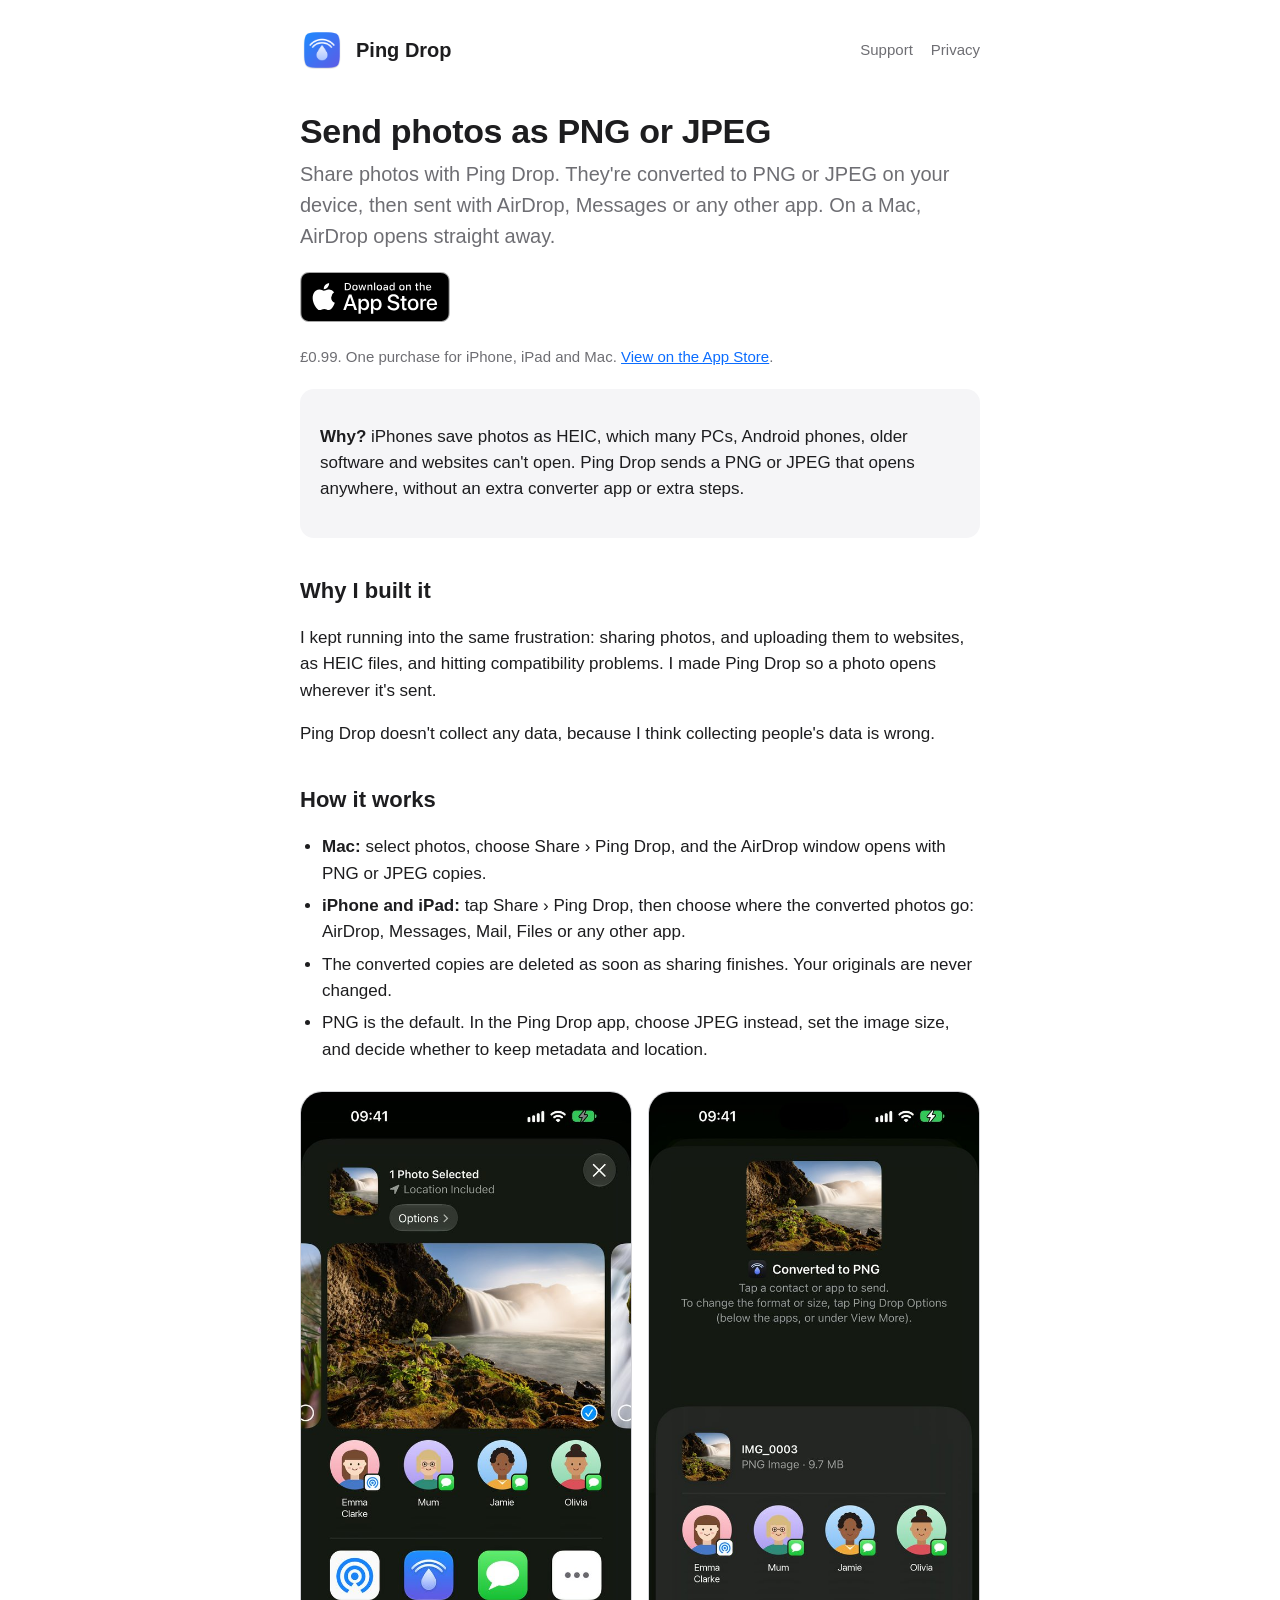
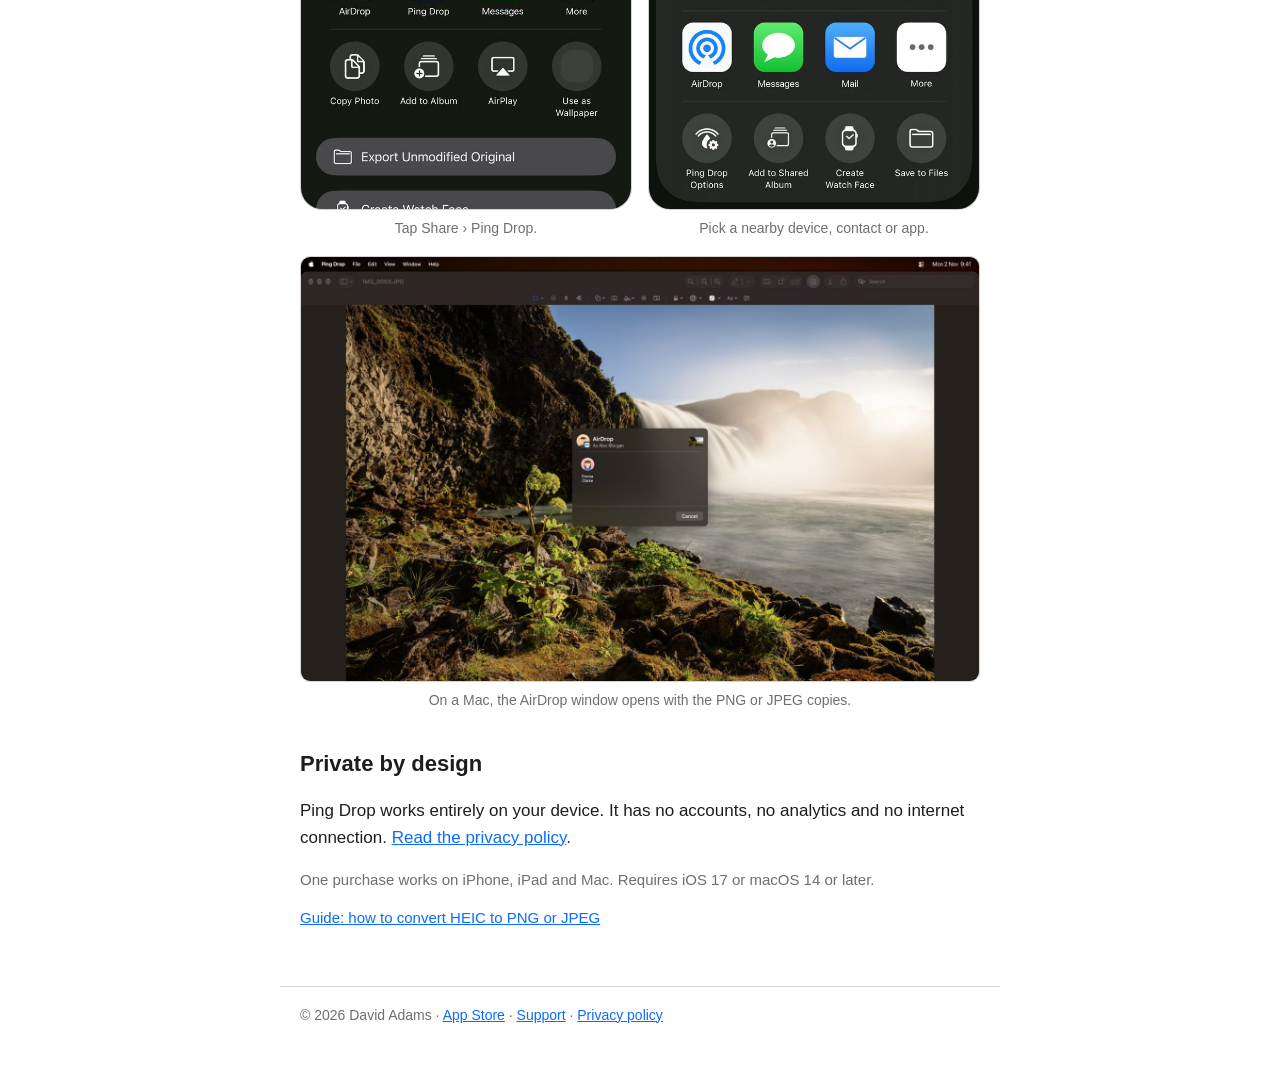
==== commit 01446626: "Home page: say PNG or JPEG Co-Authored-By: Claude Sonnet 5.5 <noreply@anthropic.com> Claude-Session:" ====
--- a/index.html
+++ b/index.html
@@ -3,8 +3,8 @@
 <head>
   <meta charset="utf-8">
   <meta name="viewport" content="width=device-width, initial-scale=1">
-  <title>Ping Drop – Send photos as PNG</title>
-  <meta name="description" content="Ping Drop converts photos to PNG and sends them with AirDrop, Messages, Mail or any other app, on iPhone, iPad and Mac.">
+  <title>Ping Drop – Send photos as PNG or JPEG</title>
+  <meta name="description" content="Ping Drop converts photos to PNG or JPEG and sends them with AirDrop, Messages, Mail or any other app, on iPhone, iPad and Mac.">
   <link rel="icon" href="/icon.png">
   <link rel="stylesheet" href="/style.css">
 </head>
@@ -18,10 +18,10 @@
   </header>
 
   <main>
-    <h1>Send photos as PNG</h1>
-    <p class="lead">Share photos with Ping Drop. They're converted to PNG on your device, then sent with AirDrop, Messages or any other app. On a Mac, AirDrop opens straight away.</p>
+    <h1>Send photos as PNG or JPEG</h1>
+    <p class="lead">Share photos with Ping Drop. They're converted to PNG or JPEG on your device, then sent with AirDrop, Messages or any other app. On a Mac, AirDrop opens straight away.</p>
 
-    <p class="cta"><a href="https://apps.apple.com/gb/app/ping-drop/id6828077671" aria-label="Download Ping Drop on the App Store"><svg xmlns="http://www.w3.org/2000/svg" width="150" height="50" aria-hidden="true" focusable="false" viewBox="0 0 119.66407 40">
+    <p class="cta"><a href="/get/" aria-label="Download Ping Drop on the App Store"><svg xmlns="http://www.w3.org/2000/svg" width="150" height="50" aria-hidden="true" focusable="false" viewBox="0 0 119.66407 40">
   <g>
     <g>
       <g>
@@ -66,10 +66,10 @@
     </g>
   </g>
 </svg></a></p>
-    <p class="muted">£0.99. One purchase for iPhone, iPad and Mac. <a href="https://apps.apple.com/gb/app/ping-drop/id6828077671">View on the App Store</a>.</p>
+    <p class="muted">£0.99. One purchase for iPhone, iPad and Mac. <a href="/get/">View on the App Store</a>.</p>
 
     <div class="card">
-      <p><strong>Why?</strong> iPhones save photos as HEIC, which many PCs, Android phones, older software and websites can't open. Ping Drop sends a PNG that opens anywhere, without an extra converter app or extra steps.</p>
+      <p><strong>Why?</strong> iPhones save photos as HEIC, which many PCs, Android phones, older software and websites can't open. Ping Drop sends a PNG or JPEG that opens anywhere, without an extra converter app or extra steps.</p>
     </div>
 
     <h2>Why I built it</h2>
@@ -78,10 +78,10 @@
 
     <h2>How it works</h2>
     <ul>
-      <li><strong>Mac:</strong> select photos, choose Share › Ping Drop, and the AirDrop window opens with PNG copies.</li>
-      <li><strong>iPhone and iPad:</strong> tap Share › Ping Drop, then choose where the PNGs go: AirDrop, Messages, Mail, Files or any other app.</li>
+      <li><strong>Mac:</strong> select photos, choose Share › Ping Drop, and the AirDrop window opens with PNG or JPEG copies.</li>
+      <li><strong>iPhone and iPad:</strong> tap Share › Ping Drop, then choose where the converted photos go: AirDrop, Messages, Mail, Files or any other app.</li>
       <li>The converted copies are deleted as soon as sharing finishes. Your originals are never changed.</li>
-      <li>Choose the image size and whether to keep metadata and location in the Ping Drop app.</li>
+      <li>PNG is the default. In the Ping Drop app, choose JPEG instead, set the image size, and decide whether to keep metadata and location.</li>
     </ul>
 
     <div class="shots">
@@ -90,13 +90,13 @@
         <figcaption>Tap Share › Ping Drop.</figcaption>
       </figure>
       <figure>
-        <img src="/screenshots/iphone-pingdrop-sheet.jpg" width="600" height="1304" loading="lazy" alt="Ping Drop's sheet on iPhone: the photo converted to PNG, with contacts, AirDrop, Messages and Mail.">
+        <img src="/screenshots/iphone-pingdrop-sheet.jpg" width="600" height="1304" loading="lazy" alt="Ping Drop's sheet on iPhone: the converted photo, with contacts, AirDrop, Messages and Mail.">
         <figcaption>Pick a nearby device, contact or app.</figcaption>
       </figure>
     </div>
     <figure class="shot-wide">
-      <img src="/screenshots/mac-airdrop.jpg" width="1440" height="900" loading="lazy" alt="On a Mac, the AirDrop window opens with the converted PNG.">
-      <figcaption>On a Mac, the AirDrop window opens with the PNG copies.</figcaption>
+      <img src="/screenshots/mac-airdrop.jpg" width="1440" height="900" loading="lazy" alt="On a Mac, the AirDrop window opens with the converted photo.">
+      <figcaption>On a Mac, the AirDrop window opens with the PNG or JPEG copies.</figcaption>
     </figure>
 
     <h2>Private by design</h2>
@@ -107,7 +107,7 @@
   </main>
 
   <footer>
-    © 2026 David Adams · <a href="https://apps.apple.com/gb/app/ping-drop/id6828077671">App Store</a> · <a href="/support/">Support</a> · <a href="/privacy/">Privacy policy</a>
+    © 2026 David Adams · <a href="/get/">App Store</a> · <a href="/support/">Support</a> · <a href="/privacy/">Privacy policy</a>
   </footer>
 </body>
 </html>
